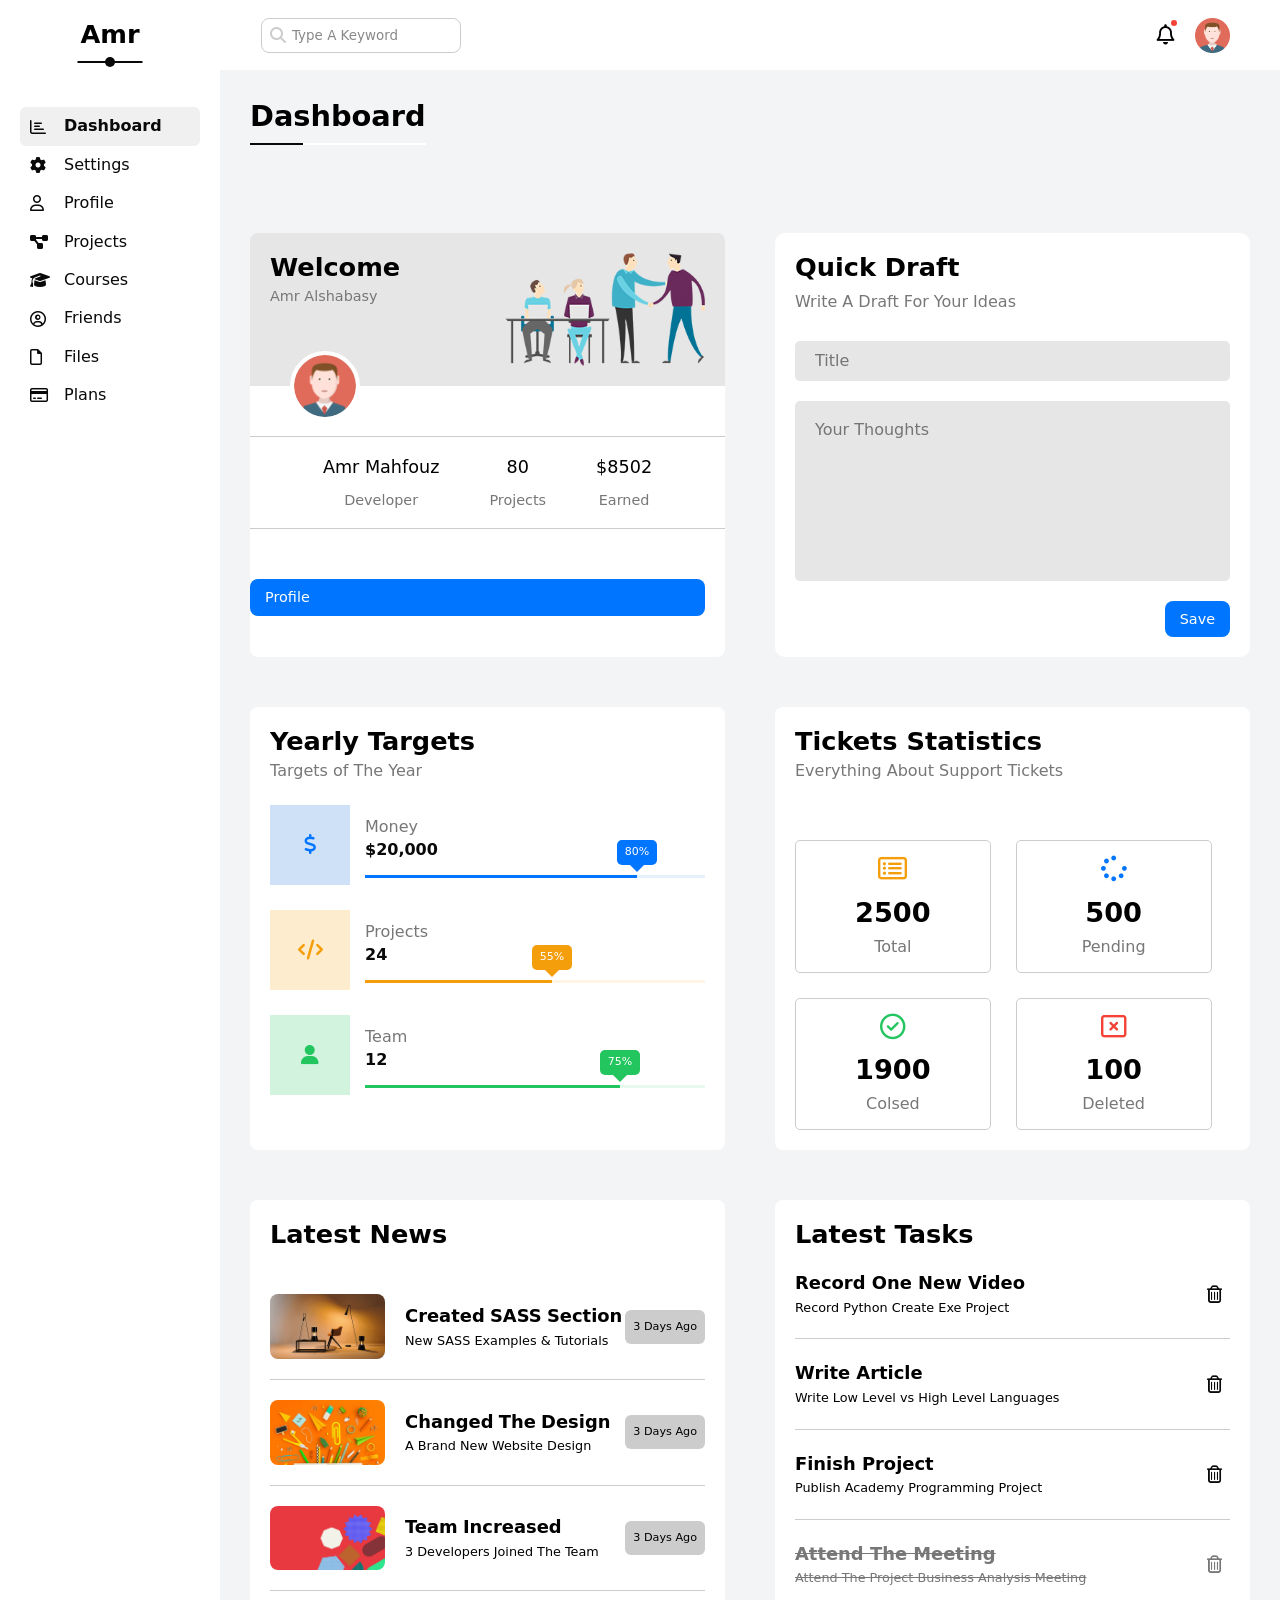
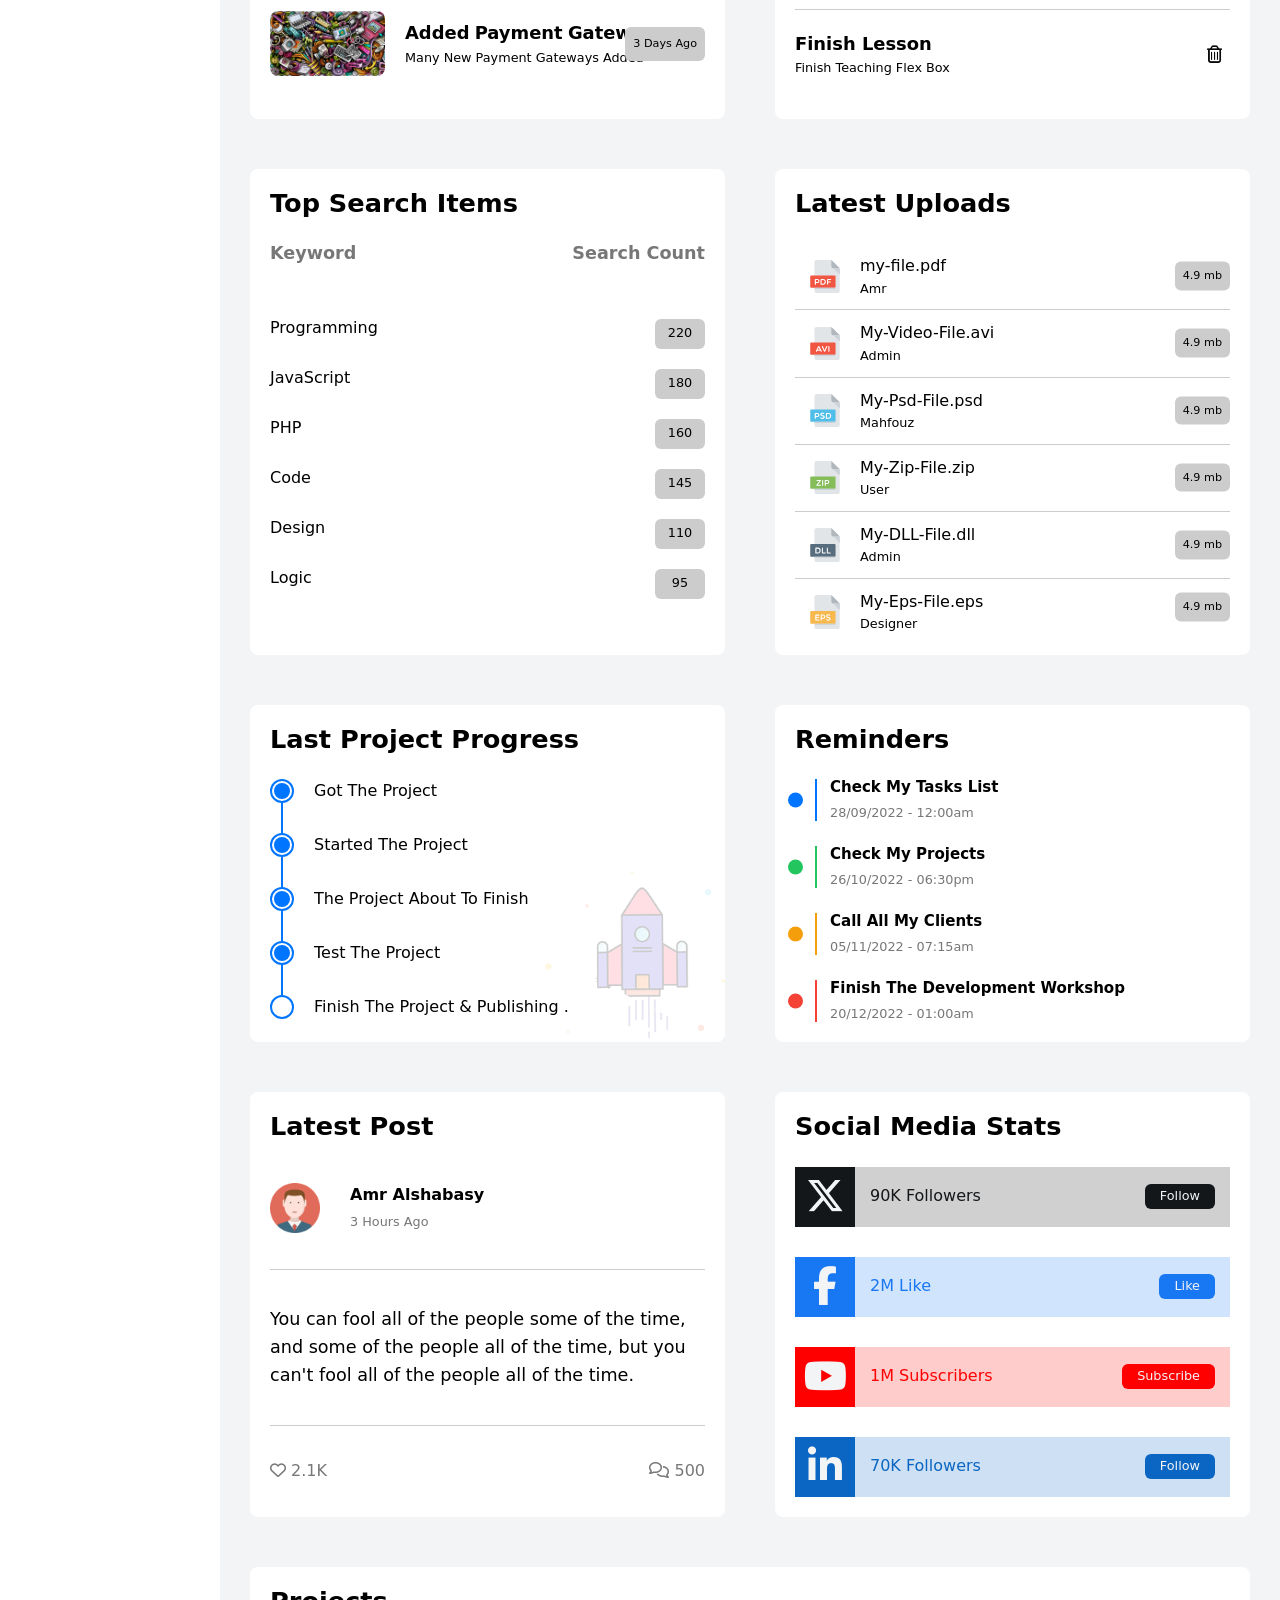
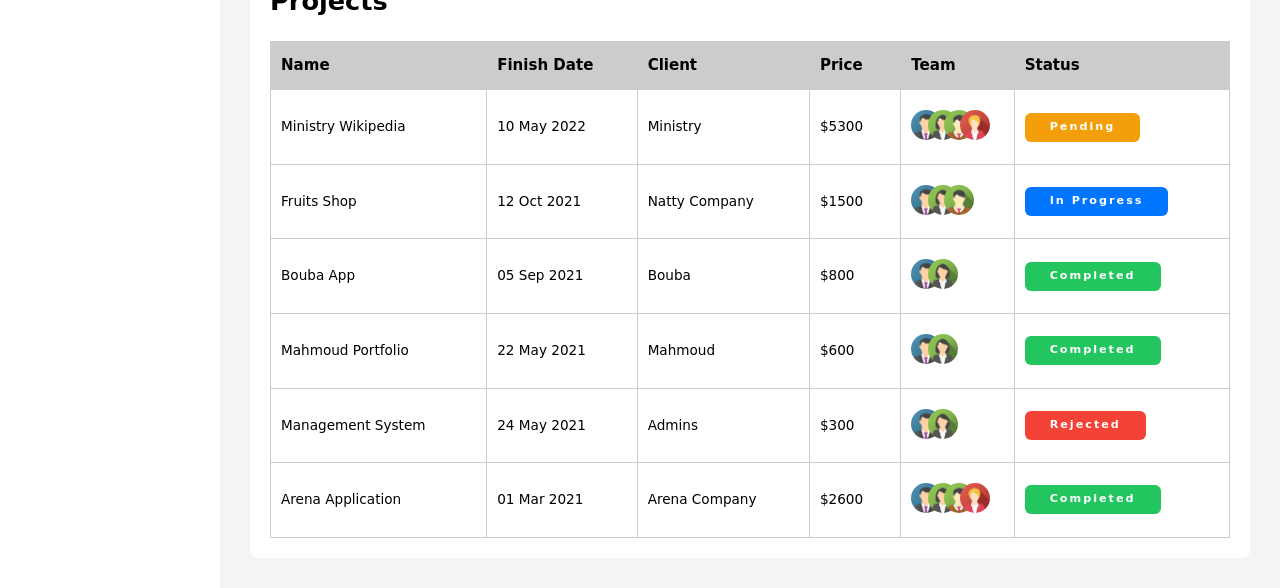
==== index.html @ d835a9db "first commit" ====
<!doctype html>
<html lang="en">
  <head>
    <meta charset="UTF-8" />
    <meta name="viewport" content="width=device-width, initial-scale=1.0" />
    <meta name="description" content="This is an application on HTML & CSS" />
    <title>Dashboard | T4</title>
    <!-- Font Awesome Liberary -->
    <link rel="stylesheet" href="./css/all.min.css" />
    <!-- Normalize Rendering -->
    <link rel="stylesheet" href="./css/modern-normalize.min.css" />
    <!-- Master Styles File -->
    <link rel="stylesheet" href="./css/styles.css" />
  </head>
  <body>
    <main class="parent">
      <!-- Start Header -->
      <header class="header">
        <form action="#">
          <i class="fa-solid fa-magnifying-glass"></i>
          <input type="search" placeholder="Type A Keyword " />
        </form>
        <div class="profile">
          <i class="fa-regular fa-bell"></i>
          <img
            src="./imgs/avatar.png"
            alt="Profile Image"
            loading="lazy"
            width="35"
            height="35"
          />
        </div>
      </header>

      <!-- Start Side Bar  -->
      <aside class="side-bar">
        <h1 class="special-headline">Amr</h1>
        <ul class="nav-bar">
          <li class="active">
            <a href="./index.html">
              <i class="fa-regular fa-chart-bar"></i>
              <span>Dashboard</span>
            </a>
          </li>
          <li>
            <a href="./settings.html">
              <i class="fa-solid fa-gear"></i>
              <span>Settings</span>
            </a>
          </li>
          <li>
            <a href="#">
              <i class="fa-regular fa-user"></i>
              <span>Profile</span>
            </a>
          </li>
          <li>
            <a href="#">
              <i class="fa-solid fa-diagram-project"></i>
              <span>Projects</span>
            </a>
          </li>
          <li>
            <a href="#">
              <i class="fa-solid fa-graduation-cap"></i>
              <span>Courses</span>
            </a>
          </li>
          <li>
            <a href="#">
              <i class="fa-regular fa-circle-user"></i>

              <span>Friends</span></a
            >
          </li>
          <li>
            <a href="#">
              <i class="fa-regular fa-file"></i>
              <span>Files</span></a
            >
          </li>
          <li>
            <a href="#">
              <i class="fa-regular fa-credit-card"></i>
              <span>Plans</span></a
            >
          </li>
        </ul>
      </aside>

      <!-- Start Dashboard -->
      <section class="dashboard">
        <h1 class="special-heading">Dashboard</h1>
        <div class="dashboard-container">
          <div class="user-card">
            <div class="top">
              <div class="content">
                <h1>Welcome</h1>
                <p>Amr Alshabasy</p>
              </div>
              <img src="./imgs/welcome.png" alt="Welcome Image" width="200" />
            </div>
            <div class="bottom">
              <img
                src="./imgs/avatar.png"
                alt="Profile Image"
                width="70"
                height="70"
              />
              <div class="stats">
                <p>
                  Amr Mahfouz
                  <span>Developer</span>
                </p>
                <p>
                  80
                  <span>Projects</span>
                </p>
                <p>
                  $8502
                  <span>Earned</span>
                </p>
              </div>
              <div class="btn"><a href="#">Profile</a></div>
            </div>
          </div>

          <div class="draft">
            <h1>Quick Draft</h1>
            <p>Write A Draft For Your Ideas</p>
            <form action="#">
              <input type="text" placeholder="Title" />
              <textarea placeholder="Your Thoughts"></textarea>
              <input type="button" value="Save" />
            </form>
          </div>

          <div class="targets">
            <h1>Yearly Targets</h1>
            <p>Targets of The Year</p>
            <ul class="target-stats">
              <li>
                <i class="fa-solid fa-dollar-sign"></i>
                <span>
                  <p>Money</p>
                  <p>$20,000</p>
                  <p><span style="--width: 80%"></span></p>
                </span>
              </li>
              <li>
                <i class="fa-solid fa-code"></i>
                <span>
                  <p>Projects</p>
                  <p>24</p>
                  <p><span style="--width: 55%"></span></p>
                </span>
              </li>
              <li>
                <i class="fa-solid fa-user"></i>
                <span>
                  <p>Team</p>
                  <p>12</p>
                  <p><span style="--width: 75%"></span></p>
                </span>
              </li>
            </ul>
          </div>

          <div class="tickets">
            <h1>Tickets Statistics</h1>
            <p>Everything About Support Tickets</p>
            <ul class="tickets-container">
              <li>
                <i
                  class="fa-regular fa-rectangle-list fa-2x mb-10 c-orange"
                ></i>
                <span>2500</span>
                <span>Total</span>
              </li>
              <li>
                <i class="fa-solid fa-spinner fa-2x mb-10 c-blue"></i>
                <span>500</span>
                <span>Pending</span>
              </li>
              <li>
                <i class="fa-regular fa-circle-check fa-2x mb-10 c-green"></i>
                <span>1900</span>
                <span>Colsed</span>
              </li>
              <li>
                <i class="fa-regular fa-rectangle-xmark fa-2x mb-10 c-red"></i>
                <span>100</span>
                <span>Deleted</span>
              </li>
            </ul>
          </div>

          <div class="news">
            <h1>Latest News</h1>
            <ul class="news-container">
              <li>
                <img src="./imgs/news-01.png" alt="News Image" loading="lazy" />
                <div class="content">
                  <h2>Created SASS Section</h2>
                  <p>New SASS Examples & Tutorials</p>
                </div>
              </li>
              <li>
                <img src="./imgs/news-02.png" alt="News Image" loading="lazy" />
                <div class="content">
                  <h2>Changed The Design</h2>
                  <p>A Brand New Website Design</p>
                </div>
              </li>
              <li>
                <img src="./imgs/news-03.png" alt="News Image" loading="lazy" />
                <div class="content">
                  <h2>Team Increased</h2>
                  <p>3 Developers Joined The Team</p>
                </div>
              </li>
              <li>
                <img src="./imgs/news-04.png" alt="News Image" loading="lazy" />
                <div class="content">
                  <h2>Added Payment Gateway</h2>
                  <p>Many New Payment Gateways Added</p>
                </div>
              </li>
            </ul>
          </div>

          <div class="tasks">
            <h1>Latest Tasks</h1>
            <ul class="tasks-container">
              <li>
                <h2>Record One New Video</h2>
                <p>Record Python Create Exe Project</p>
              </li>
              <li>
                <h2>Write Article</h2>
                <p>Write Low Level vs High Level Languages</p>
              </li>
              <li>
                <h2>Finish Project</h2>
                <p>Publish Academy Programming Project</p>
              </li>
              <li>
                <h2>Attend The Meeting</h2>
                <p>Attend The Project Business Analysis Meeting</p>
              </li>
              <li>
                <h2>Finish Lesson</h2>
                <p>Finish Teaching Flex Box</p>
              </li>
            </ul>
          </div>

          <div class="search-items">
            <h1>Top Search Items</h1>
            <div class="search-items-cont">
              <ul class="keywords">
                <h1>Keyword</h1>
                <li>Programming</li>
                <li>JavaScript</li>
                <li>PHP</li>
                <li>Code</li>
                <li>Design</li>
                <li>Logic</li>
              </ul>
              <ul class="search-count">
                <h1>Search Count</h1>
                <li>220</li>
                <li>180</li>
                <li>160</li>
                <li>145</li>
                <li>110</li>
                <li>95</li>
              </ul>
            </div>
          </div>

          <div class="uploads">
            <h1>Latest Uploads</h1>
            <ul class="uploads-container">
              <li>
                <img src="./imgs/pdf.svg" alt="File Image" loading="lazy" />
                <div class="content">
                  <h2>my-file.pdf</h2>
                  <p>Amr</p>
                </div>
              </li>
              <li>
                <img src="./imgs/avi.svg" alt="File Image" loading="lazy" />
                <div class="content">
                  <h2>My-Video-File.avi</h2>
                  <p>Admin</p>
                </div>
              </li>
              <li>
                <img src="./imgs/psd.svg" alt="File Image" loading="lazy" />
                <div class="content">
                  <h2>My-Psd-File.psd</h2>
                  <p>Mahfouz</p>
                </div>
              </li>
              <li>
                <img src="./imgs/zip.svg" alt="File Image" loading="lazy" />
                <div class="content">
                  <h2>My-Zip-File.zip</h2>
                  <p>User</p>
                </div>
              </li>
              <li>
                <img src="./imgs/dll.svg" alt="File Image" loading="lazy" />
                <div class="content">
                  <h2>My-DLL-File.dll</h2>
                  <p>Admin</p>
                </div>
              </li>
              <li>
                <img src="./imgs/eps.svg" alt="File Image" loading="lazy" />
                <div class="content">
                  <h2>My-Eps-File.eps</h2>
                  <p>Designer</p>
                </div>
              </li>
            </ul>
          </div>

          <div class="project-progress">
            <h1>Last Project Progress</h1>
            <ul class="progress-flow">
              <li>
                <span class="progress-status"><span></span></span>
                Got The Project
              </li>
              <li>
                <span class="progress-status"><span></span></span>
                Started The Project
              </li>
              <li>
                <span class="progress-status"><span></span></span>
                The Project About To Finish
              </li>
              <li>
                <span class="progress-status"><span></span></span>
                Test The Project
              </li>
              <li>
                <span class="progress-status"><span></span></span>
                Finish The Project & Publishing .
              </li>
            </ul>
            <img src="./imgs/project.png" alt="Project Image" />
          </div>

          <div class="reminders">
            <h1>Reminders</h1>
            <ul class="to-do-list">
              <li class="task">
                <p class="content">Check My Tasks List</p>
                <p class="duration">
                  <span class="date">28/09/2022</span>
                  -
                  <span class="time">12:00am</span>
                </p>
              </li>
              <li class="task">
                <p class="content">Check My Projects</p>
                <p class="duration">
                  <span class="date">26/10/2022</span>
                  -
                  <span class="time">06:30pm</span>
                </p>
              </li>
              <li class="task">
                <p class="content">Call All My Clients</p>
                <p class="duration">
                  <span class="date">05/11/2022</span>
                  -
                  <span class="time">07:15am</span>
                </p>
              </li>
              <li class="task">
                <p class="content">Finish The Development Workshop</p>
                <p class="duration">
                  <span class="date">20/12/2022 </span>
                  -
                  <span class="time">01:00am</span>
                </p>
              </li>
            </ul>
          </div>

          <div class="latest-post">
            <h1>Latest Post</h1>
            <div class="post">
              <div class="author">
                <img
                  src="./imgs/avatar.png"
                  alt="Profile Image"
                  loading="lazy"
                />
                <div class="about">
                  <p class="name">Amr Alshabasy</p>
                  <p class="time">3 Hours Ago</p>
                </div>
              </div>
              <div class="content">
                You can fool all of the people some of the time, and some of the
                people all of the time, but you can't fool all of the people all
                of the time.
              </div>
              <div class="status">
                <div class="like">
                  <i class="fa-regular fa-heart heart"></i>
                  <span class="count">2.1K</span>
                </div>
                <div class="comments">
                  <i class="fa-regular fa-comments comment"></i>
                  <span class="count">500</span>
                </div>
              </div>
            </div>
          </div>

          <div class="social-media-stats">
            <h1>Social Media Stats</h1>
            <ul class="social-media">
              <li>
                <i class="fa-brands fa-x-twitter x-twitter"></i>
                <div class="details">
                  <span class="count">90K Followers</span>
                  <div class="btn">Follow</div>
                </div>
              </li>
              <li>
                <i class="fa-brands fa-facebook-f facebook"></i>
                <div class="details">
                  <span class="count">2M Like</span>
                  <div class="btn">Like</div>
                </div>
              </li>
              <li>
                <i class="fa-brands fa-youtube youtube"></i>
                <div class="details">
                  <span class="count">1M Subscribers</span>
                  <div class="btn">Subscribe</div>
                </div>
              </li>
              <li>
                <i class="fa-brands fa-linkedin-in linkedin"></i>
                <div class="details">
                  <span class="count">70K Followers</span>
                  <div class="btn">Follow</div>
                </div>
              </li>
            </ul>
          </div>

          <div class="projects">
            <h1>Projects</h1>
            <div class="table-wrapper">
              <table class="projects-details">
                <thead>
                  <tr>
                    <th>Name</th>
                    <th>Finish Date</th>
                    <th>Client</th>
                    <th>Price</th>
                    <th>Team</th>
                    <th>Status</th>
                  </tr>
                </thead>
                <tbody>
                  <tr>
                    <td>Ministry Wikipedia</td>
                    <td>10 May 2022</td>
                    <td>Ministry</td>
                    <td>$5300</td>
                    <td>
                      <img src="./imgs/team-01.png" alt="Team Member Image" />
                      <img src="./imgs/team-02.png" alt="Team Member Image" />
                      <img src="./imgs/team-03.png" alt="Team Member Image" />
                      <img src="./imgs/team-04.png" alt="Team Member Image" />
                    </td>
                    <td>
                      <div class="btn pending">Pending</div>
                    </td>
                  </tr>
                  <tr>
                    <td>Fruits Shop</td>
                    <td>12 Oct 2021</td>
                    <td>Natty Company</td>
                    <td>$1500</td>
                    <td>
                      <img src="./imgs/team-01.png" alt="Team Member Image" />
                      <img src="./imgs/team-02.png" alt="Team Member Image" />
                      <img src="./imgs/team-03.png" alt="Team Member Image" />
                    </td>
                    <td>
                      <div class="btn inprogress">In Progress</div>
                    </td>
                  </tr>
                  <tr>
                    <td>Bouba App</td>
                    <td>05 Sep 2021</td>
                    <td>Bouba</td>
                    <td>$800</td>
                    <td>
                      <img src="./imgs/team-01.png" alt="Team Member Image" />
                      <img src="./imgs/team-02.png" alt="Team Member Image" />
                    </td>
                    <td>
                      <div class="btn completed">Completed</div>
                    </td>
                  </tr>
                  <tr>
                    <td>Mahmoud Portfolio</td>
                    <td>22 May 2021</td>
                    <td>Mahmoud</td>
                    <td>$600</td>
                    <td>
                      <img src="./imgs/team-01.png" alt="Team Member Image" />
                      <img src="./imgs/team-02.png" alt="Team Member Image" />
                    </td>
                    <td>
                      <div class="btn completed">Completed</div>
                    </td>
                  </tr>
                  <tr>
                    <td>Management System</td>
                    <td>24 May 2021</td>
                    <td>Admins</td>
                    <td>$300</td>
                    <td>
                      <img src="./imgs/team-01.png" alt="Team Member Image" />
                      <img src="./imgs/team-02.png" alt="Team Member Image" />
                    </td>
                    <td>
                      <div class="btn rejected">Rejected</div>
                    </td>
                  </tr>
                  <tr>
                    <td>Arena Application</td>
                    <td>01 Mar 2021</td>
                    <td>Arena Company</td>
                    <td>$2600</td>
                    <td>
                      <img src="./imgs/team-01.png" alt="Team Member Image" />
                      <img src="./imgs/team-02.png" alt="Team Member Image" />
                      <img src="./imgs/team-03.png" alt="Team Member Image" />
                      <img src="./imgs/team-04.png" alt="Team Member Image" />
                    </td>
                    <td>
                      <div class="btn completed">Completed</div>
                    </td>
                  </tr>
                </tbody>
              </table>
            </div>
          </div>
        </div>
      </section>
    </main>
  </body>
</html>
---- css/styles.css ----
/* Container Dimensions */
/* Extra Small-Screen */
@media (max-width: 575px) {
  .container {
    width: 100%;
  }
}
/* Small-Screen */
@media (min-width: 576px) {
  .container {
    width: 540px;
  }
}
/* Medium-Screen */
@media (min-width: 768px) {
  .container {
    width: 720px;
  }
}
/* Large-Screen */
@media (min-width: 992px) {
  .container {
    width: 960px;
  }
}
/* Extra Large-Screen */
@media (min-width: 1200px) {
  .container {
    width: 1140px;
  }
}
/* X-Extra Large-Screen */
@media (min-width: 1400px) {
  .container {
    width: 1320px;
  }
}
/* Global Rules */
:root {
  --blue-color: #0075ff;
  --blue-alt-color: #0d69d5;
  --orange-color: #f59e0b;
  --green-color: #22c55e;
  --red-color: #f44336;
  --grey-color: #888;
  --paragraph-color: #777;
  --main-transition-durarion: 0.3s;
  --headline-size: 1.6rem;
  --card-padding: 20px;
  --card-border-radius: 8px;
}
::-webkit-scrollbar {
  width: 12px;
}
::-webkit-scrollbar-track {
  background-color: #e5e5e5;
}
::-webkit-scrollbar-thumb {
  background-color: var(--blue-color);
}
* {
  padding: 0;
  margin: 0;
  box-sizing: border-box;
  outline: none;
}
html {
  scroll-behavior: smooth;
}
@media (max-width: 576px) {
  html {
    font-size: 13px;
  }
}
ul {
  list-style: none;
}
a {
  text-decoration: none;
}
.special-heading {
  font-size: 1.8rem;
  width: fit-content;
  position: relative;
  margin-bottom: 100px;
}
.special-heading::before,
.special-heading::after {
  content: "";
  position: absolute;
  bottom: -12px;
  height: 2px;
}
.special-heading::before {
  background-color: #090909;
  width: 30%;
  left: 0;
}
.special-heading::after {
  background-color: #fff;
  width: 70%;
  left: 30%;
}

/* Parent Styles */
.parent {
  min-height: 100vh;
  display: grid;
  grid-template-columns: auto 1fr;
  grid-template-rows: 70px auto;
}
@media (max-width: 767px) {
  .parent {
    grid-template-columns: 30px 1fr;
  }
}

/* Header Styles */
.header {
  grid-column-start: 2;
  width: 100%;
  height: 70px;
  display: flex;
  justify-content: space-between;
  align-items: center;
  padding: 0 50px;
}
@media (max-width: 767px) {
  .header {
    padding-left: 25px;
    padding-right: 20px;
  }
}
.header form {
  display: flex;
  align-items: center;
}
.header form i {
  margin-right: -25px;
  position: relative;
  z-index: 2;
  color: #ccc;
}
.header form input[type="search"] {
  width: 200px;
  height: 35px;
  border: 1px solid #ccc;
  border-radius: 8px;
  outline: none;
  padding: 10px 10px 10px 30px;
  background-color: transparent;
  transition: width var(--main-transition-durarion);
  font-size: 0.84rem;
}
.header form input[type="search"]:focus {
  width: 230px;
  outline: 2px solid #e5e5e5;
}
@media (max-width: 767px) {
  .header form input[type="search"] {
    width: 160px;
  }
  .header form input[type="search"]:focus {
    width: 190px;
  }
}
.header form input[type="search"]::placeholder {
  color: var(--grey-color);
  transition: opacity var(--main-transition-durarion);
}
.header form input[type="search"]:focus::placeholder {
  opacity: 0;
}
.header .profile {
  display: flex;
  align-items: center;
}
.header .profile i {
  margin-right: 20px;
  font-size: 20px;
  position: relative;
}
.header .profile i::after {
  content: "";
  position: absolute;
  top: -5px;
  right: -2px;
  width: 6px;
  height: 6px;
  background-color: var(--red-color);
  border-radius: 50%;
}
.header .profile img {
  max-width: 100%;
  width: 35px;
}

/* Start Side Bar */
.side-bar {
  grid-column-start: 1;
  grid-row-start: 1;
  width: 220px;
  height: 100vh;
  padding: 20px;
}
@media (max-width: 767px) {
  .side-bar {
    width: 100%;
    padding: 0;
    padding-top: 20px;
    width: fit-content;
  }
}
.side-bar .special-headline {
  width: fit-content;
  text-align: center;
  font-size: var(--headline-size);
  margin: 0 auto;
  padding-bottom: 8px;
  position: relative;
}
@media (max-width: 767px) {
  .side-bar .special-headline {
    font-size: 13px;
  }
  .side-bar .special-headline::before,
  .side-bar .special-headline::after {
    content: "";
    display: none;
  }
}
.side-bar .special-headline::before {
  content: "";
  position: absolute;
  bottom: -10px;
  left: 50%;
  transform: translateX(-50%);
  width: 10px;
  height: 10px;
  background-color: #090909;
  border-radius: 50%;
}
.side-bar .special-headline::after {
  content: "";
  position: absolute;
  bottom: -6px;
  left: 50%;
  transform: translateX(-50%);
  width: 110%;
  height: 2px;
  background-color: #090909;
}
.side-bar .nav-bar {
  margin-top: 50px;
}
@media (max-width: 767px) {
  .side-bar .nav-bar {
    margin-top: 25px;
  }
}
.side-bar .nav-bar li a {
  display: flex;
  align-items: center;
  width: 100%;
  height: 100%;
  padding: 10px;
  color: #090909;
  gap: 10px;
  border-radius: 6px;
  transition: var(--main-transition-durarion);
}
@media (max-width: 767px) {
  .side-bar .nav-bar li a {
    justify-content: start;
    font-size: 11px;
  }
}
.side-bar .nav-bar li.active a {
  background-color: rgba(204, 204, 204, 0.3);
  font-weight: bold;
}
.side-bar .nav-bar li:hover a {
  background-color: rgba(204, 204, 204, 0.3);
}
.side-bar .nav-bar li a i {
  flex-basis: 15%;
}
.side-bar .nav-bar li a span {
  flex: 1;
  text-align: start;
}
@media (max-width: 767px) {
  .side-bar .nav-bar li a span {
    display: none;
  }
}

/* Start Dashboard & Settings */
.dashboard,
.settings {
  grid-column-start: 2;
  grid-row-start: 2;
  width: 100%;
  padding: 30px;
  background-color: #f3f4f6;
}
@media (max-width: 767px) {
  .dashboard,
  .settings {
    padding: 0;
    padding-left: 5px;
    padding-top: 10px;
  }
}
.dashboard-container,
.settings-container {
  display: grid;
  grid-template-columns: repeat(auto-fill, minmax(450px, 1fr));
  gap: 50px;
}
@media (max-width: 991px) {
  .dashboard-container,
  .settings-container {
    grid-template-columns: minmax(335px, 1fr);
  }
}

/* User Card */
.dashboard .user-card {
  background-color: #fff;
  border-radius: var(--card-border-radius);
  overflow: hidden;
}
.dashboard .user-card .top {
  display: flex;
  justify-content: space-between;
  padding: var(--card-padding);
  background-color: rgb(128, 128, 128, 20%);
}
.dashboard .user-card .top .content h1 {
  font-size: var(--headline-size);
  margin-bottom: 5px;
}
@media (max-width: 767px) {
  .dashboard .user-card .top .content h1 {
    font-size: calc(var(--headline-size) - 0.5rem);
  }
}
.dashboard .user-card .top .content p {
  color: var(--paragraph-color);
  font-size: 0.9rem;
}
@media (max-width: 767px) {
  .dashboard .user-card .top .content p {
    font-size: 0.7rem;
  }
}
.dashboard .user-card .top img {
  max-width: 100%;
  width: 200px;
  aspect-ratio: 16 / 9;
}
@media (max-width: 767px) {
  .dashboard .user-card .top img {
    width: 120px;
  }
}
.dashboard .user-card .bottom {
  padding: 50px 0 20px;
  position: relative;
}
.dashboard .user-card .bottom img {
  max-width: 100%;
  width: 70px;
  height: 70px;
  position: absolute;
  top: -35px;
  left: 40px;
  border: 4px solid #fff;
  border-radius: 50%;
}
@media (max-width: 767px) {
  .dashboard .user-card .bottom img {
    width: 55px;
    height: 55px;
    top: -27.5px;
  }
}
.dashboard .user-card .bottom .stats {
  border-top: 1px solid #ccc;
  border-bottom: 1px solid #ccc;
  padding: 20px 60px;
  display: flex;
  justify-content: center;
  align-items: center;
  text-align: center;
  gap: 50px;
}
.dashboard .user-card .bottom .stats p {
  font-size: 1.1rem;
}
@media (max-width: 767px) {
  .dashboard .user-card .bottom .stats p {
    font-size: 0.8rem;
  }
}
.dashboard .user-card .bottom .stats p span {
  display: block;
  color: var(--paragraph-color);
  margin-top: 15px;
  font-size: 0.9rem;
}
@media (max-width: 767px) {
  .dashboard .user-card .bottom .stats p span {
    font-size: 0.6rem;
  }
}
.dashboard .user-card .bottom .btn {
  justify-self: end;
  margin-top: 50px;
  margin-right: 20px;
}
.dashboard .user-card .bottom .btn a {
  display: block;
  color: #fff;
  background-color: var(--blue-color);
  padding: 10px 15px;
  border-radius: 8px;
  font-size: 0.9rem;
  transition: var(--main-transition-durarion);
}
.dashboard .user-card .bottom .btn:hover a {
  background-color: var(--blue-alt-color);
}

/* Draft */
.dashboard .draft {
  background-color: #fff;
  padding: 20px;
  corner-shape: bevel;
  border-radius: 10px;
}
.dashboard .draft h1 {
  font-size: var(--headline-size);
}
.dashboard .draft p {
  color: var(--paragraph-color);
  margin-top: 10px;
}
.dashboard .draft form {
  display: flex;
  flex-direction: column;
  gap: 20px;
  margin-top: 30px;
}
.dashboard .draft form input[type="text"] {
  height: 40px;
  border: none;
  border-radius: 5px;
  background-color: rgb(128, 128, 128, 20%);
  padding-left: 20px;
  outline: none;
}
.dashboard .draft form textarea {
  height: 180px;
  resize: none;
  outline: none;
  border: none;
  border-radius: 5px;
  background-color: rgb(128, 128, 128, 20%);
  padding: 20px;
}
.dashboard .draft form input[type="button"] {
  align-self: end;
  width: fit-content;
  color: #fff;
  background-color: var(--blue-color);
  padding: 10px 15px;
  border: none;
  border-radius: 8px;
  font-size: 0.9rem;
  cursor: pointer;
  transition: var(--main-transition-durarion);
}
.dashboard .draft form input[type="button"]:hover {
  background-color: var(--blue-alt-color);
}

/* Targets */
.dashboard .targets {
  background-color: #fff;
  border-radius: var(--card-border-radius);
  padding: var(--card-padding);
}
.targets h1 {
  font-size: var(--headline-size);
}
.targets p {
  margin-top: 5px;
  color: var(--paragraph-color);
}
.targets .target-stats {
  margin-top: 25px;
}
.targets .target-stats li {
  display: flex;
  align-items: center;
  margin-bottom: 25px;
  gap: 15px;
}
.targets .target-stats li i {
  font-size: 20px;
  width: 80px;
  height: 80px;
  display: flex;
  align-items: center;
  justify-content: center;
}
.target-stats li:nth-child(1) i {
  background-color: rgba(13, 106, 213, 0.2);
  color: var(--blue-color);
}
.target-stats li:nth-child(2) i {
  background-color: rgb(245, 158, 11, 0.2);
  color: var(--orange-color);
}
.target-stats li:nth-child(3) i {
  background-color: rgb(34, 197, 94, 0.2);
  color: var(--green-color);
}
.target-stats li span:first-of-type {
  flex: 1;
}
.target-stats li span:first-of-type p:nth-child(2) {
  font-weight: bold;
  color: #090909;
}
.target-stats li span:first-of-type p:last-of-type {
  height: 3px;
  width: 100%;
  margin-top: 15px;
  position: relative;
}
.target-stats li span:first-of-type p:last-of-type::before {
  position: absolute;
  top: -35px;
  width: 40px;
  height: 25px;
  display: flex;
  justify-content: center;
  align-items: center;
  font-size: 11px;
  color: #ffffff;
  border-radius: 5px;
}
.target-stats li span:first-of-type p:last-of-type::after {
  content: "";
  position: absolute;
  top: -11px;
  border-width: 8px;
  border-style: solid;
}
.target-stats li:nth-child(1) span:first-of-type p:last-of-type::before {
  content: "80%";
  left: calc(80% - 20px);
  background-color: var(--blue-color);
}
.target-stats li:nth-child(2) span:first-of-type p:last-of-type::before {
  content: "55%";
  left: calc(55% - 20px);
  background-color: var(--orange-color);
}
.target-stats li:nth-child(3) span:first-of-type p:last-of-type::before {
  content: "75%";
  left: calc(75% - 20px);
  background-color: var(--green-color);
}
.target-stats li:nth-child(1) span:first-of-type p:last-of-type::after {
  left: calc(80% - 8px);
  border-color: var(--blue-color) transparent transparent;
}
.target-stats li:nth-child(2) span:first-of-type p:last-of-type::after {
  left: calc(55% - 8px);
  border-color: var(--orange-color) transparent transparent;
}
.target-stats li:nth-child(3) span:first-of-type p:last-of-type::after {
  left: calc(75% - 8px);
  border-color: var(--green-color) transparent transparent;
}
.target-stats li:nth-child(1) span:first-of-type p:last-of-type {
  background-color: rgba(13, 106, 213, 0.1);
}
.target-stats li:nth-child(2) span:first-of-type p:last-of-type {
  background-color: rgb(245, 158, 11, 0.1);
}
.target-stats li:nth-child(3) span:first-of-type p:last-of-type {
  background-color: rgb(34, 197, 94, 0.1);
}
.target-stats li span:first-of-type p span {
  display: block;
  height: 100%;
  width: var(--width);
}
.target-stats li:nth-child(1) span:first-of-type p span {
  background-color: var(--blue-color);
}
.target-stats li:nth-child(2) span:first-of-type p span {
  background-color: var(--orange-color);
}
.target-stats li:nth-child(3) span:first-of-type p span {
  background-color: var(--green-color);
}

/* Tickets */
.dashboard .tickets {
  background-color: #fff;
  border-radius: var(--card-border-radius);
  padding: var(--card-padding);
}
.tickets h1 {
  font-size: var(--headline-size);
}
.tickets p {
  margin-top: 5px;
  margin-bottom: 25px;
  color: var(--paragraph-color);
}
.tickets .tickets-container {
  display: flex;
  align-items: center;
  flex-wrap: wrap;
  gap: 25px;
  margin-top: 60px;
}
.tickets-container li {
  flex-basis: 45%;
  border: 1px solid #ccc;
  border-radius: 5px;
  display: flex;
  flex-direction: column;
  align-items: center;
  justify-content: center;
  padding: 10px;
}
.tickets-container li i {
  padding: 5px 0 10px;
  font-size: 1.6rem;
}
.tickets-container li:nth-child(1) i {
  color: var(--orange-color);
}
.tickets-container li:nth-child(2) i {
  color: var(--blue-color);
}
.tickets-container li:nth-child(3) i {
  color: var(--green-color);
}
.tickets-container li:nth-child(4) i {
  color: var(--red-color);
}
.tickets-container li span {
  padding: 5px 0;
}
.tickets-container li span:first-of-type {
  font-size: 1.7rem;
  font-weight: bold;
}
.tickets-container li span:last-of-type {
  color: var(--paragraph-color);
}

/* News */
.dashboard .news {
  background-color: #fff;
  border-radius: var(--card-border-radius);
  padding: var(--card-padding);
}
.news h1 {
  font-size: var(--headline-size);
  margin-bottom: 25px;
}
.news .news-container {
  display: flex;
  flex-direction: column;
}
.news .news-container li {
  display: flex;
  align-items: center;
  gap: 20px;
  padding: 20px 0;
}
.news .news-container li:not(:last-child) {
  border-bottom: 1px solid #ccc;
}
.news .news-container li img {
  max-width: 100%;
  width: 115px;
  aspect-ratio: 16 / 9;
  border-radius: 8px;
}
@media (max-width: 767px) {
  .news .news-container li img {
    width: 55px;
  }
}
.news .news-container li .content {
  flex: 1;
  text-align: left;
  line-height: 1.6;
  position: relative;
}
@media (max-width: 767px) {
  .news .news-container li .content {
    line-height: 1.8;
  }
}
.news .news-container li .content::before {
  content: "3 Days Ago";
  position: absolute;
  padding: 8px;
  top: 50%;
  transform: translateY(-50%);
  right: 0;
  background-color: #ccc;
  font-size: 0.7rem;
  border-radius: 6px;
}
@media (max-width: 767px) {
  .news .news-container li .content::before {
    padding: 5px;
    font-size: 0.5rem;
  }
}
.news .news-container li .content h2 {
  font-size: 1.12rem;
  word-spacing: -1px;
}
@media (max-width: 767px) {
  .news .news-container li .content h2 {
    font-size: 0.64rem;
  }
}
.news .news-container li .content p {
  font-size: 0.8rem;
}
@media (max-width: 767px) {
  .news .news-container li .content p {
    font-size: 0.52rem;
  }
}

/* Tasks */
.dashboard .tasks {
  background-color: #fff;
  border-radius: var(--card-border-radius);
  padding: var(--card-padding);
}
.tasks h1 {
  font-size: var(--headline-size);
}
.tasks .tasks-container {
  display: flex;
  flex-direction: column;
}
.tasks-container li {
  padding: 20px 0;
  line-height: 1.6;
  position: relative;
}
.tasks-container li:not(:last-child) {
  border-bottom: 1px solid #ccc;
}
.tasks-container li::before {
  content: "\f2ed";
  font-family: "Font Awesome 6 Free";
  font-weight: 500;
  position: absolute;
  padding: 8px;
  top: 50%;
  transform: translateY(-50%);
  right: 0;
  font-size: 1.1rem;
  cursor: pointer;
  color: #090909;
  transition: var(--main-transition-durarion);
}
.tasks-container li:hover::before {
  color: var(--red-color);
}
.tasks-container li h2 {
  font-size: 1.12rem;
}
.tasks-container li p {
  font-size: 0.8rem;
}
.tasks-container li:nth-child(4) > * {
  text-decoration: line-through;
  color: var(--paragraph-color);
}
.tasks-container li:nth-child(4)::before {
  color: var(--paragraph-color);
}

/* Search Items */
.dashboard .search-items {
  background-color: #fff;
  border-radius: var(--card-border-radius);
  padding: var(--card-padding);
}
.search-items > h1 {
  font-size: var(--headline-size);
  margin-bottom: 25px;
}
.search-items .search-items-cont {
  display: flex;
  justify-content: space-between;
}
.search-items-cont h1 {
  font-size: 1.1rem;
  color: var(--paragraph-color);
  margin-bottom: 35px;
}
.search-items-cont .search-count,
.search-items-cont .keywords {
  display: grid;
  grid-template-rows: 1fr;
  gap: 20px;
}
.search-items-cont .search-count li,
.search-items-cont .keywords li {
  height: 30px;
}
.search-items-cont .search-count li {
  background-color: #ccc;
  border-radius: 6px;
  font-size: 0.8rem;
  width: 50px;
  justify-self: end;
  display: flex;
  align-items: center;
  justify-content: center;
}

/* Uploads */
.dashboard .uploads {
  background-color: #fff;
  border-radius: var(--card-border-radius);
  padding: var(--card-padding);
}
.uploads > h1 {
  font-size: var(--headline-size);
  margin-bottom: 25px;
}
.uploads .uploads-container {
  display: flex;
  flex-direction: column;
}
.uploads .uploads-container li {
  display: flex;
  align-items: center;
  gap: 5px;
  position: relative;
}
.uploads .uploads-container li:not(:last-child) {
  border-bottom: 1px solid #ccc;
  padding: 10px 0;
}
.uploads .uploads-container li:last-of-type {
  padding-top: 10px;
}
.uploads .uploads-container li::before {
  content: "4.9 mb";
  position: absolute;
  padding: 8px;
  top: 50%;
  transform: translateY(-50%);
  right: 0;
  background-color: #ccc;
  font-size: 0.7rem;
  border-radius: 6px;
}
.uploads .uploads-container li img {
  max-width: 100%;
  width: 60px;
  aspect-ratio: 16 / 9;
  border-radius: 8px;
}
.uploads .uploads-container li .content {
  text-align: left;
  line-height: 1.6;
}
.uploads .uploads-container li .content h2 {
  font-size: 1rem;
  font-weight: normal;
}
.uploads .uploads-container li .content p {
  font-size: 0.8rem;
}

/* Progect Progress */
.project-progress {
  background-color: #fff;
  border-radius: var(--card-border-radius);
  padding: var(--card-padding);
  position: relative;
}
.project-progress > img {
  position: absolute;
  bottom: 0;
  right: 0;
  max-width: 100%;
  opacity: 0.2;
  width: 180px;
}
.project-progress > h1 {
  font-size: var(--headline-size);
  margin-bottom: 25px;
}
.project-progress .progress-flow {
  display: flex;
  flex-direction: column;
  gap: 30px;
}
.progress-flow li {
  display: flex;
  align-items: center;
  gap: 20px;
}
.progress-flow li .progress-status {
  display: block;
  width: 24px;
  height: 24px;
  border: 2px solid var(--blue-color);
  border-radius: 50%;
  position: relative;
}
.progress-flow li:not(:last-of-type) .progress-status::before {
  content: "";
  position: absolute;
  bottom: -32px;
  left: 50%;
  transform: translateX(-50%);
  height: 32px;
  width: 2px;
  background-color: var(--blue-color);
}
.progress-flow li:not(:last-child) .progress-status span {
  display: block;
  width: 16px;
  height: 16px;
  border-radius: 50%;
  background-color: var(--blue-color);
  position: absolute;
  top: 50%;
  left: 50%;
  transform: translate(-50%, -50%);
}
.progress-flow li:nth-child(4) .progress-status span {
  animation: flashing 2s linear infinite;
}
@keyframes flashing {
  0%,
  100% {
    background-color: var(--blue-color);
  }
  50% {
    background-color: #fff;
  }
}

/* Reminders */
.dashboard .reminders {
  background-color: #fff;
  border-radius: var(--card-border-radius);
  padding: var(--card-padding);
  display: flex;
  flex-direction: column;
}
.reminders > h1 {
  font-size: var(--headline-size);
  margin-bottom: 25px;
}
@media (min-width: 1720px) {
  .reminders > h1 {
    margin-bottom: 70px;
  }
}
.reminders .to-do-list {
  flex: 1;
  display: flex;
  flex-direction: column;
  gap: 25px;
}
.reminders .to-do-list .task {
  display: flex;
  flex-direction: column;
  gap: 10px;
  position: relative;
  padding-left: 35px;
}
.reminders .to-do-list .task::before,
.reminders .to-do-list .task::after {
  content: "";
  position: absolute;
  top: 50%;
  transform: translateY(-50%);
}
.reminders .to-do-list .task::before {
  left: 20px;
  height: 100%;
  width: 2px;
}
.reminders .to-do-list .task::after {
  left: -7px;
  height: 15px;
  width: 15px;
  border-radius: 50%;
}
.reminders .to-do-list .task:nth-child(1)::before,
.reminders .to-do-list .task:nth-child(1)::after {
  background-color: var(--blue-color);
}
.reminders .to-do-list .task:nth-child(2)::before,
.reminders .to-do-list .task:nth-child(2)::after {
  background-color: var(--green-color);
}
.reminders .to-do-list .task:nth-child(3)::before,
.reminders .to-do-list .task:nth-child(3)::after {
  background-color: var(--orange-color);
}
.reminders .to-do-list .task:nth-child(4)::before,
.reminders .to-do-list .task:nth-child(4)::after {
  background-color: var(--red-color);
}
.reminders .to-do-list .task .content {
  font-weight: bold;
  font-size: 0.94rem;
}
.reminders .to-do-list .task .duration {
  color: var(--paragraph-color);
  font-size: 0.8rem;
}

/* Latest Post */
.dashboard .latest-post {
  background-color: #fff;
  border-radius: var(--card-border-radius);
  padding: var(--card-padding);
  display: flex;
  flex-direction: column;
}
.latest-post > h1 {
  font-size: var(--headline-size);
  margin-bottom: 25px;
}
.latest-post .post {
  flex: 1;
  display: flex;
  flex-direction: column;
  justify-content: space-evenly;
  gap: 20px;
}
.latest-post .post .author {
  display: flex;
  align-items: center;
  gap: 30px;
}
.latest-post .post .author img {
  max-width: 100%;
  width: 50px;
}
.latest-post .post .author .name {
  font-size: 1rem;
  font-weight: bold;
  margin-bottom: 10px;
}
.latest-post .post .author .time {
  font-size: 0.8rem;
  color: var(--paragraph-color);
}
.latest-post .post .content {
  border-top: 1px solid #ccc;
  border-bottom: 1px solid #ccc;
  padding: 35px 0;
  line-height: 1.6;
  font-size: 1.1rem;
}
.latest-post .post .status {
  display: flex;
  justify-content: space-between;
  align-items: center;
  color: var(--paragraph-color);
}
.latest-post .post .status .like:hover .heart,
.latest-post .post .status .like:hover .count {
  animation: heart 1s linear 1;
}
@keyframes heart {
  50% {
    color: var(--red-color);
  }
}
.latest-post .post .status .comments:hover .comment,
.latest-post .post .status .comments:hover .count {
  animation: comment 1s linear 1;
}
@keyframes comment {
  50% {
    color: var(--blue-color);
  }
}

/* Social Media Stats */
.dashboard .social-media-stats {
  background-color: #fff;
  border-radius: var(--card-border-radius);
  padding: var(--card-padding);
  display: flex;
  flex-direction: column;
}
.social-media-stats > h1 {
  font-size: var(--headline-size);
  margin-bottom: 25px;
}
.social-media-stats .social-media {
  flex: 1;
  display: flex;
  flex-direction: column;
  justify-content: center;
  gap: 30px;
}
.social-media li {
  display: flex;
  align-items: center;
  height: 60px;
}
.social-media li i {
  height: 100%;
  width: 60px;
  color: #f3f4f6;
  font-size: 2.4rem;
  padding: 5px;
  display: flex;
  justify-content: center;
  align-items: center;
}
.social-media li .x-twitter {
  background-color: #14171a;
}
.social-media li .facebook {
  background-color: #1877f2;
}
.social-media li .youtube {
  background-color: #ff0000;
}
.social-media li .linkedin {
  background-color: #0a66c2;
}
.social-media li .details {
  flex: 1;
  display: flex;
  align-items: center;
  justify-content: space-between;
  height: 100%;
  padding: 0 15px;
}
.social-media li .x-twitter + .details {
  background-color: rgba(20, 23, 26, 0.2);
  color: #14171a;
}
.social-media li .facebook + .details {
  background-color: rgba(24, 119, 242, 0.2);
  color: #1877f2;
}
.social-media li .youtube + .details {
  background-color: rgba(255, 0, 0, 0.2);
  color: #ff0000;
}
.social-media li .linkedin + .details {
  background-color: rgba(10, 102, 194, 0.2);
  color: #0a66c2;
}
.social-media li .details .btn {
  display: flex;
  justify-content: center;
  align-items: center;
}
.social-media li .x-twitter + .details .btn {
  background-color: #14171a;
  color: #f3f4f6;
  padding: 5px 15px;
  border-radius: 6px;
  font-size: 0.8rem;
  cursor: pointer;
}
.social-media li .facebook + .details .btn {
  background-color: #1877f2;
  color: #f3f4f6;
  padding: 5px 15px;
  border-radius: 6px;
  font-size: 0.8rem;
  cursor: pointer;
}
.social-media li .youtube + .details .btn {
  background-color: #ff0000;
  color: #f3f4f6;
  padding: 5px 15px;
  border-radius: 6px;
  font-size: 0.8rem;
  cursor: pointer;
}
.social-media li .linkedin + .details .btn {
  background-color: #0a66c2;
  color: #f3f4f6;
  padding: 5px 15px;
  border-radius: 6px;
  font-size: 0.8rem;
  cursor: pointer;
}

/* Projects */
.dashboard .projects {
  background-color: #fff;
  border-radius: var(--card-border-radius);
  padding: var(--card-padding);
  grid-column: 1 / -1;
  display: flex;
  flex-direction: column;
}
.dashboard .projects > h1 {
  font-size: var(--headline-size);
  margin-bottom: 25px;
}
.dashboard .projects .table-wrapper {
  width: 100%;
  overflow-x: auto;
}
.projects .projects-details,
.projects .projects-details th,
.projects .projects-details td {
  border: 1px solid #ccc;
  border-collapse: collapse;
}
.projects .projects-details {
  width: 100%;
  min-width: 850px;
  text-align: left;
}
.projects .projects-details thead {
  background-color: #ccc;
  font-size: 0.94rem;
}
.projects .projects-details th {
  padding: 15px;
  padding-left: 10px;
}
.projects .projects-details tbody {
  font-size: 0.85rem;
}
.projects .projects-details tbody tr {
  transition: var(--main-transition-durarion);
}
.projects .projects-details tbody tr:hover {
  background-color: rgba(229, 226, 221, 0.2);
}
.projects .projects-details td {
  padding: 20px;
  padding-left: 10px;
}
.projects .projects-details tbody .btn {
  width: fit-content;
  color: #fff;
  padding: 8px 25px;
  border: none;
  border-radius: 6px;
  font-size: 0.7rem;
  font-weight: bold;
  letter-spacing: 2px;
  display: flex;
  justify-content: center;
  align-items: center;
}
.projects .projects-details tbody .btn.completed {
  background-color: var(--green-color);
}
.projects .projects-details tbody .btn.pending {
  background-color: var(--orange-color);
}
.projects .projects-details tbody .btn.inprogress {
  background-color: var(--blue-color);
}
.projects .projects-details tbody .btn.rejected {
  background-color: var(--red-color);
}
.projects .projects-details tbody img {
  max-width: 100%;
  width: 30px;
  border-radius: 50%;
  margin-right: -18px;
}

/* ########################################## */

/* Settings */
.settings .card {
  background-color: #fff;
  border-radius: var(--card-border-radius);
  padding: var(--card-padding);
  display: flex;
  flex-direction: column;
}
.settings .card > h1 {
  font-size: var(--headline-size);
  margin-bottom: 10px;
}
.settings .card > p {
  color: var(--paragraph-color);
  font-size: 0.9rem;
  margin-bottom: 25px;
}
/* Site Control */
.settings .form-cont {
  flex: 1;
}
.settings .form-cont form {
  display: flex;
  flex-direction: column;
  gap: 12px;
}
.settings .form-cont form caption {
  font-size: 1.2rem;
}
.settings .form-cont form label {
  color: var(--paragraph-color);
  display: flex;
  justify-content: space-between;
  align-items: center;
  font-size: 0.76rem;
}
.settings .form-cont form label input[type="checkbox"] {
}
.settings .form-cont form textarea {
  resize: none;
  width: 100%;
  min-height: 200px;
  border: 1px solid #ccc;
  border-radius: 6px;
  padding: 10px;
  font-size: 0.9rem;
  word-spacing: 4px;
}
.settings .form-cont form textarea::placeholder {
  font-size: 0.9rem;
  word-spacing: 4px;
}

/* General Info */
.general-info .form-cont {
  flex: 1;
}
.general-info .form-cont form {
  display: flex;
  flex-direction: column;
  gap: 25px;
}
.general-info .form-cont form label {
  font-size: 0.83rem;
  color: var(--paragraph-color);
  display: grid;
  justify-items: start;
  gap: 5px;
  grid-template-columns: repeat(2, 1fr) 60px;
}
.general-info .form-cont form label input {
  height: 35px;
  border: 1px solid #ccc;
  border-radius: 6px;
  padding: 10px;
  width: 100%;
}
.general-info .form-cont form label input:disabled {
  background-color: rgba(0, 117, 255, 0.12);
  cursor: no-drop;
}
.general-info .form-cont form label:not(:last-child) input {
  grid-column: 1 / -1;
}
.general-info .form-cont form label:last-child input {
  grid-column: 1 / 3;
}
.general-info .form-cont form label:last-child a {
  margin-left: 9px;
  font-size: 0.97rem;
  color: var(--blue-color);
}

/* Security Info */
.settings .security-info .security-options {
  flex: 1;
  display: flex;
  flex-direction: column;
}
.security-options p {
  display: flex;
  align-items: center;
  justify-content: space-between;
}
.security-options p input[type="checkbox"] {}
.security-options p:nth-child(odd) {
  font-size: 1.1rem;
}
.security-options p:nth-child(odd):not(:first-child) {
  margin-top: 20px;
}
.security-options p:nth-child(even) {
  color: var(--paragraph-color);
  font-size: .84rem;
  margin-top: 10px;
}
.security-options p:nth-child(even):not(:last-child) {
  border-bottom: 1px solid #ccc;
  padding-bottom: 25px;
}
.security-options p .btn {
  display: inline-block;
  width: 80px;
  height: 30px;
  background-color: var(--blue-color);
  color: #fff;
  border: none;
  border-radius: 6px;
  cursor: pointer;
  display: flex;
  justify-content: center;
  align-items: center;
}

/* Social Media Info */
.settings .social-info .form-cont {
  flex: 1;
}
.settings .social-info .form-cont form {
  height: 100%;
  width: 100%;
  display: flex;
  flex-direction: column;
  gap: 15px;
}
.settings .social-info .form-cont form > div {
  border: 1px solid #ccc;
  border-radius: 6px;
  overflow: hidden;
  height: fit-content;
  position: relative;
}
.settings .social-info .form-cont form input {
  width: 100%;
  height: 40px;
  background-color: #e5e5e55b;
  padding-left: 60px;
  border: none;
}
.settings .social-info .form-cont form input::placeholder {
  font-size: .83rem;
}
.settings .social-info .form-cont form > div i {
  position: absolute;
  top: 50%;
  transform: translateY(-50%);
  left: 15px;
  border-right: 1px solid #ccc;
  height: 40px;
  width: 30px;
  display: flex;
  justify-content: center;
  align-items: center;
  padding-right: 15px;
  color: #888;
  transition: var(--main-transition-durarion);
}
.settings .social-info .form-cont form > div:focus-within i {
  color: #121213;
}

/* Widgets Control */
.settings .widgets-control .widgets {
  flex: 1;
}
.settings .widgets-control .widgets li {
  margin-bottom: 20px;
  font-size: 1.1rem;
  cursor: pointer;
}
.settings .widgets-control .widgets li input {
  margin-right: 10px;
  width: 16px;
  height: 16px;
}



/* 

######################################################
-- [ ### Dashboard ### ]

-- Date : 18 / 3 / 2026
-- Time : 5 : 50
-- Duration : 40 min


-- Date : 26 / 3 / 2026
-- Time : 7 : 19
-- Duration : 30 min


-- Date : 26 / 3 / 2026
-- Time : 10 : 00
-- Duration : 1  hr


-- Date : 2 / 4 / 2026
-- Time : 6 : 08
-- Duration : 1 : 10  hr


-- Date : 4 / 4 / 2026
-- Time : 5 : 58
-- Duration : 30 min


-- Date : 4 / 4 / 2026
-- Time : 9 : 14
-- Duration : 1 hr


-- Date : 6 / 4 / 2026
-- Time : 1 : 31
-- Duration : 1 : 30 hr


-- Date : 7 / 4 / 2026
-- Time : 12 : 32
-- Duration : 1 : 15 hr


-- Date : 8 / 4 / 2026
-- Time : 11 : 08
-- Duration : 1 hr


-- Date : 9 / 4 / 2026
-- Time : 7 : 30
-- Duration : 30 min


-- Date : 10 / 4 / 2026
-- Time : 2 : 01
-- Duration : 1 hr


-- Date : 11 / 4 / 2026
-- Date : 12 / 4 / 2026
-- Time : 12 : 41
-- Duration : 3 hr
######################################################

-- [ ### Settings ### ]

-- Date : 12 / 4 / 2026
-- Time : 1 : 40
-- Duration : 2 : 15 hr





*/
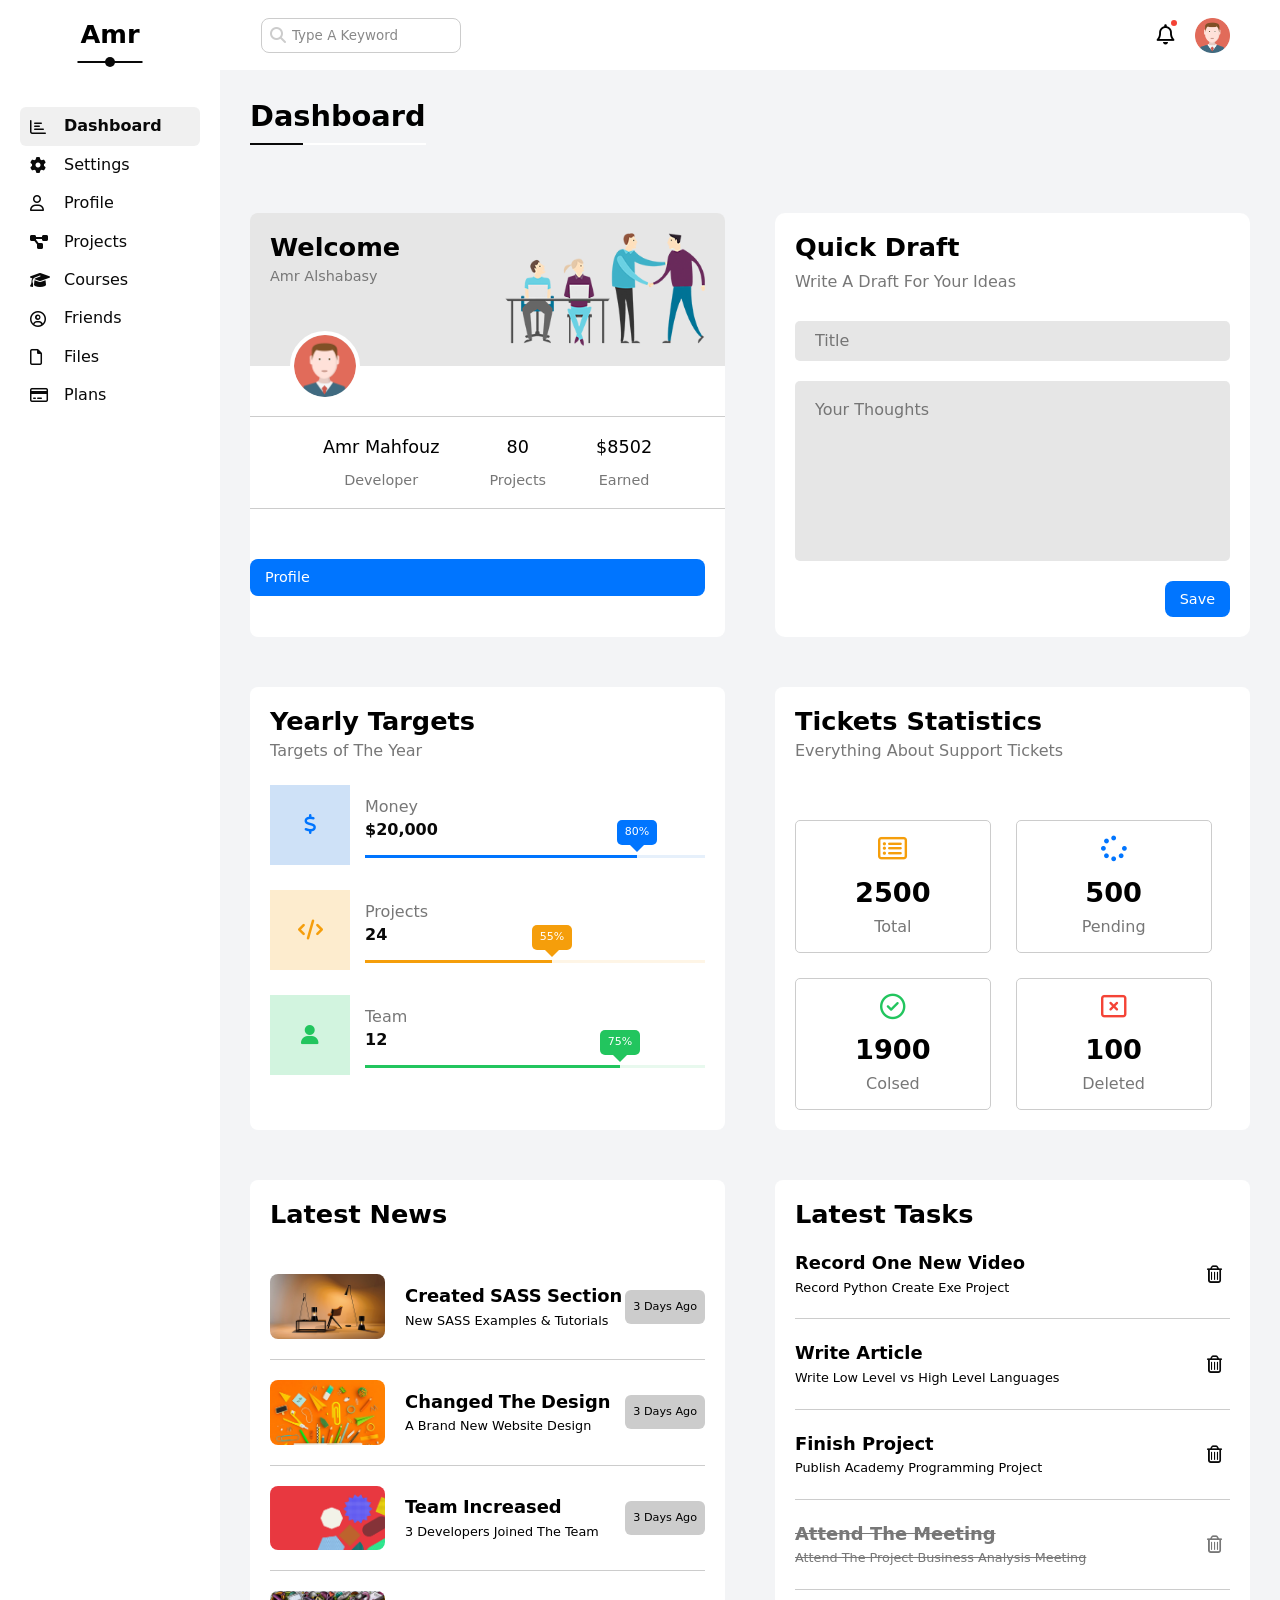
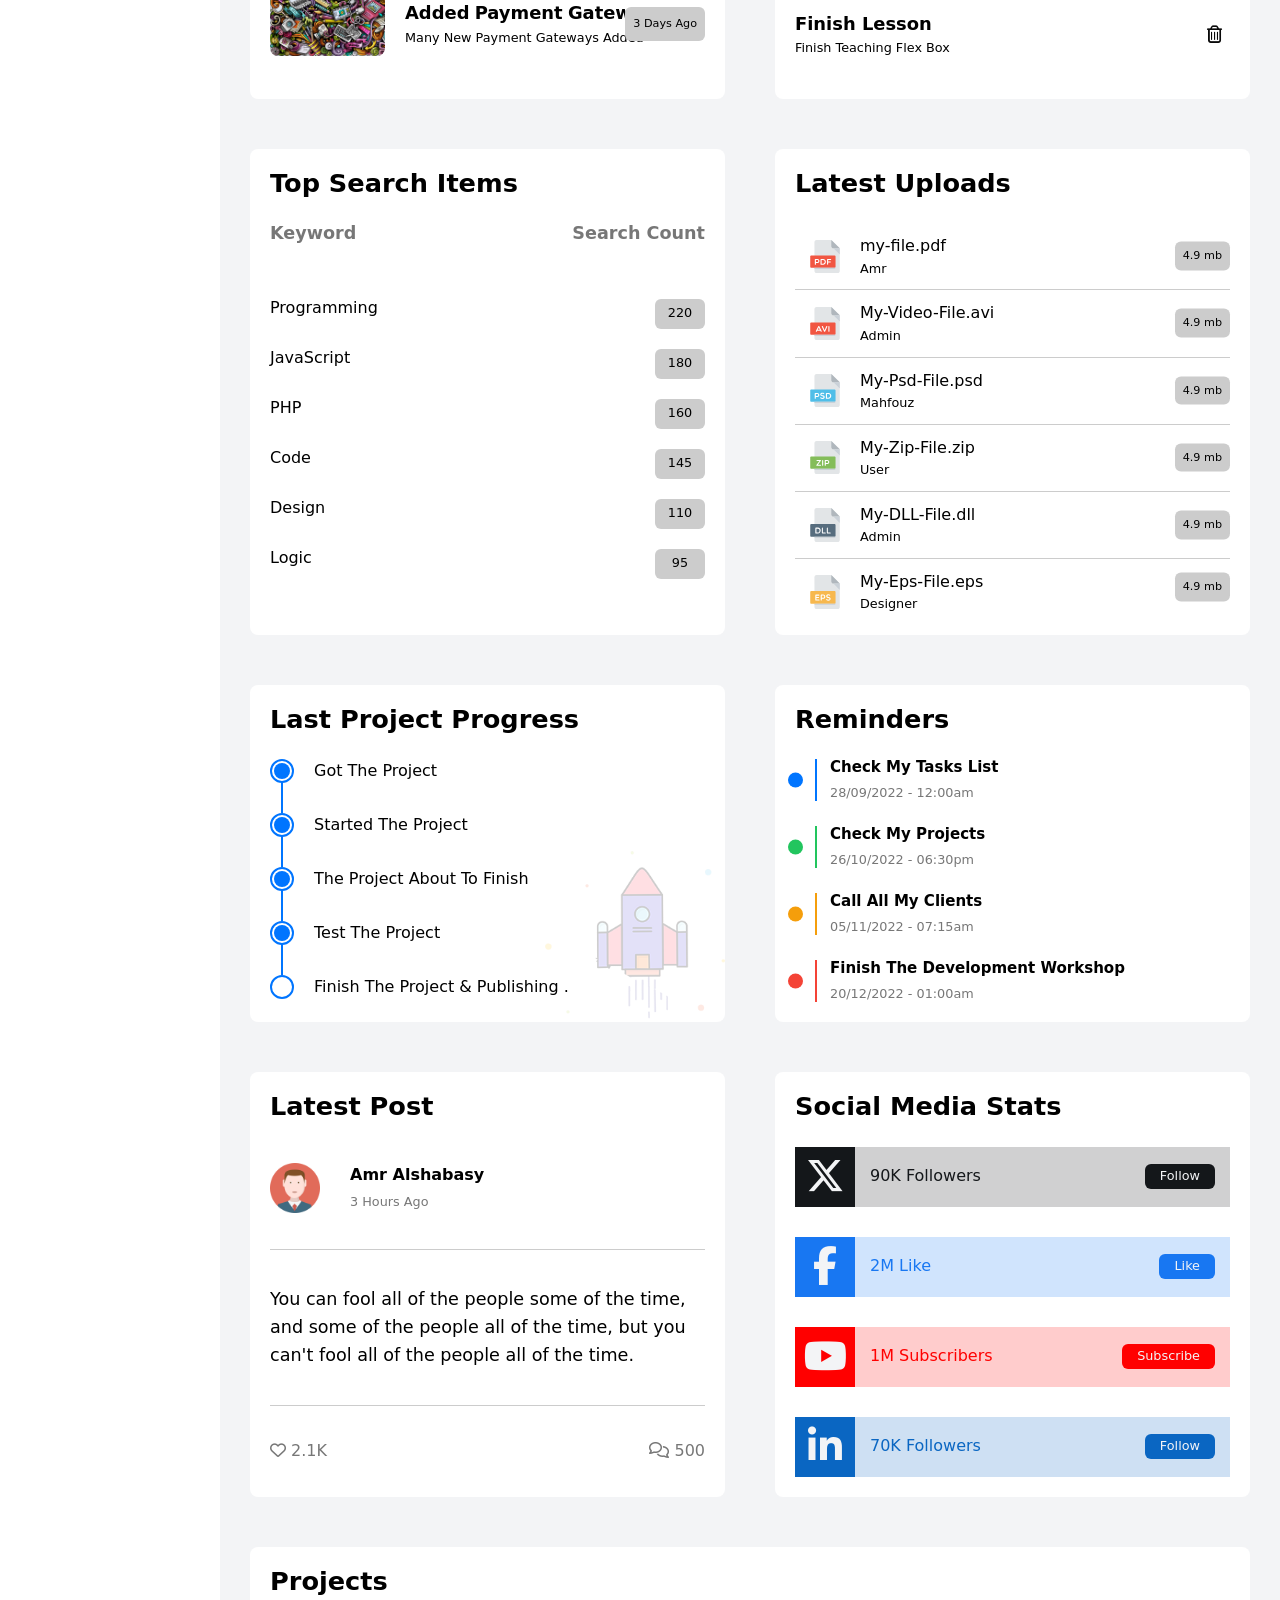
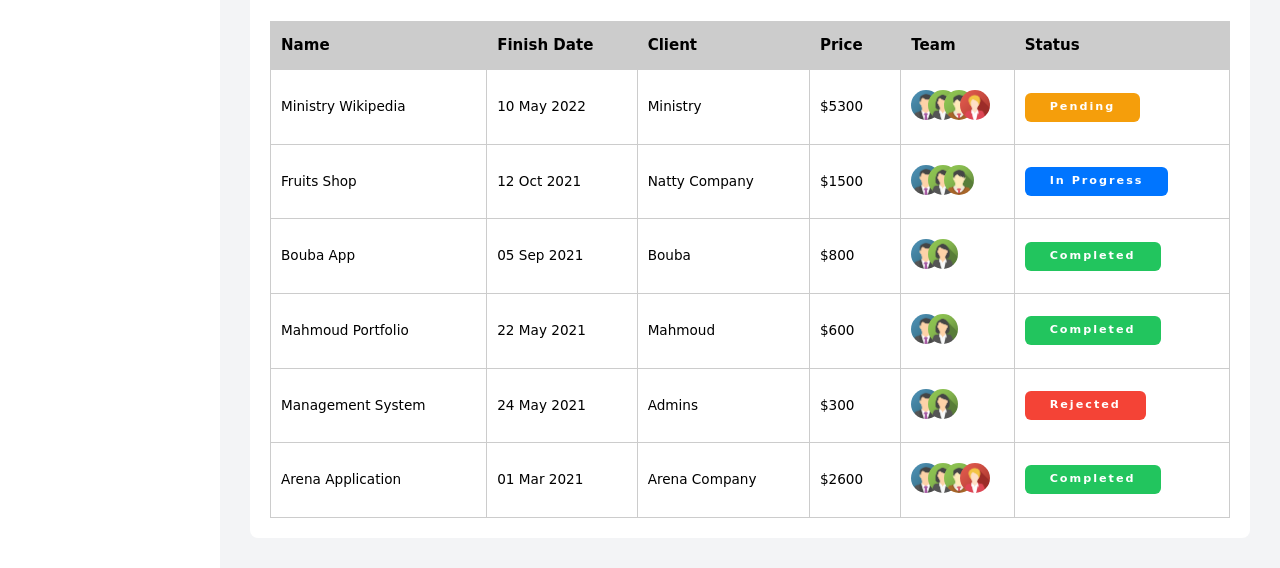
==== commit fb556662: "Update Backup Manager Widget & Adding Profile Page" ====
--- a/index.html
+++ b/index.html
@@ -49,38 +49,38 @@
             </a>
           </li>
           <li>
-            <a href="#">
+            <a href="./profile.html">
               <i class="fa-regular fa-user"></i>
               <span>Profile</span>
             </a>
           </li>
           <li>
-            <a href="#">
+            <a href="./projects.html">
               <i class="fa-solid fa-diagram-project"></i>
               <span>Projects</span>
             </a>
           </li>
           <li>
-            <a href="#">
+            <a href="./courses.html">
               <i class="fa-solid fa-graduation-cap"></i>
               <span>Courses</span>
             </a>
           </li>
           <li>
-            <a href="#">
+            <a href="./friends.html">
               <i class="fa-regular fa-circle-user"></i>
 
               <span>Friends</span></a
             >
           </li>
           <li>
-            <a href="#">
+            <a href="./files.html">
               <i class="fa-regular fa-file"></i>
               <span>Files</span></a
             >
           </li>
           <li>
-            <a href="#">
+            <a href="./plans.html">
               <i class="fa-regular fa-credit-card"></i>
               <span>Plans</span></a
             >
--- a/css/styles.css
+++ b/css/styles.css
@@ -82,7 +82,7 @@
   font-size: 1.8rem;
   width: fit-content;
   position: relative;
-  margin-bottom: 100px;
+  margin-bottom: 80px;
 }
 .special-heading::before,
 .special-heading::after {
@@ -296,8 +296,14 @@
 }
 
 /* Start Dashboard & Settings */
-.dashboard,
-.settings {
+.parent > .dashboard,
+.parent > .settings,
+.parent > .profile,
+.parent > .projects,
+.parent > .courses,
+.parent > .friends,
+.parent > .files,
+.parent > .plans {
   grid-column-start: 2;
   grid-row-start: 2;
   width: 100%;
@@ -305,22 +311,40 @@
   background-color: #f3f4f6;
 }
 @media (max-width: 767px) {
-  .dashboard,
-  .settings {
+  .parent > .dashboard,
+  .parent > .settings,
+  .parent > .profile,
+  .parent > .projects,
+  .parenty > .courses,
+  .parent > .friends,
+  .parent > .files,
+  .parent > .plans {
     padding: 0;
     padding-left: 5px;
     padding-top: 10px;
   }
 }
 .dashboard-container,
-.settings-container {
+.settings-container,
+.profile-container,
+.projects-container,
+.courses-container,
+.friends-container,
+.files-container,
+.plans-container {
   display: grid;
   grid-template-columns: repeat(auto-fill, minmax(450px, 1fr));
   gap: 50px;
 }
 @media (max-width: 991px) {
   .dashboard-container,
-  .settings-container {
+  .settings-container,
+  .profile-container,
+  .projects-container,
+  .courses-container,
+  .friends-container,
+  .files-container,
+  .plans-container {
     grid-template-columns: minmax(335px, 1fr);
   }
 }
@@ -1235,39 +1259,39 @@
   width: 100%;
   overflow-x: auto;
 }
-.projects .projects-details,
-.projects .projects-details th,
-.projects .projects-details td {
+.dashboard .projects .projects-details,
+.dashboard .projects .projects-details th,
+.dashboard .projects .projects-details td {
   border: 1px solid #ccc;
   border-collapse: collapse;
 }
-.projects .projects-details {
+.dashboard .projects .projects-details {
   width: 100%;
   min-width: 850px;
   text-align: left;
 }
-.projects .projects-details thead {
+.dashboard .projects .projects-details thead {
   background-color: #ccc;
   font-size: 0.94rem;
 }
-.projects .projects-details th {
+.dashboard .projects .projects-details th {
   padding: 15px;
   padding-left: 10px;
 }
-.projects .projects-details tbody {
+.dashboard .projects .projects-details tbody {
   font-size: 0.85rem;
 }
-.projects .projects-details tbody tr {
+.dashboard .projects .projects-details tbody tr {
   transition: var(--main-transition-durarion);
 }
-.projects .projects-details tbody tr:hover {
+.dashboard .projects .projects-details tbody tr:hover {
   background-color: rgba(229, 226, 221, 0.2);
 }
-.projects .projects-details td {
+.dashboard .projects .projects-details td {
   padding: 20px;
   padding-left: 10px;
 }
-.projects .projects-details tbody .btn {
+.dashboard .projects .projects-details tbody .btn {
   width: fit-content;
   color: #fff;
   padding: 8px 25px;
@@ -1280,26 +1304,26 @@
   justify-content: center;
   align-items: center;
 }
-.projects .projects-details tbody .btn.completed {
+.dashboard .projects .projects-details tbody .btn.completed {
   background-color: var(--green-color);
 }
-.projects .projects-details tbody .btn.pending {
+.dashboard .projects .projects-details tbody .btn.pending {
   background-color: var(--orange-color);
 }
-.projects .projects-details tbody .btn.inprogress {
+.dashboard .projects .projects-details tbody .btn.inprogress {
   background-color: var(--blue-color);
 }
-.projects .projects-details tbody .btn.rejected {
+.dashboard .projects .projects-details tbody .btn.rejected {
   background-color: var(--red-color);
 }
-.projects .projects-details tbody img {
+.dashboard .projects .projects-details tbody img {
   max-width: 100%;
   width: 30px;
   border-radius: 50%;
   margin-right: -18px;
 }
 
-/* ########################################## */
+/* ################################################ */
 
 /* Settings */
 .settings .card {
@@ -1318,6 +1342,49 @@
   font-size: 0.9rem;
   margin-bottom: 25px;
 }
+input[type="checkbox"].special-checkbox {
+  appearance: none;
+}
+input[type="checkbox"].special-checkbox + .toggle-checkbox {
+  width: 90px;
+  height: 32px;
+  background-color: #dedcdc;
+  border-radius: 18px;
+  position: relative;
+  transition: var(--main-transition-durarion);
+}
+@media (max-width: 767px) {
+  input[type="checkbox"].special-checkbox + .toggle-checkbox {
+    transform: scale(0.65);
+    margin-right: -14px;
+  }
+}
+input[type="checkbox"].special-checkbox:checked + .toggle-checkbox {
+  background-color: var(--blue-color);
+}
+input[type="checkbox"].special-checkbox + .toggle-checkbox::before {
+  content: "\f00d";
+  font-family: "Font Awesome 6 Free";
+  font-weight: 900;
+  width: 30px;
+  height: 28px;
+  border-radius: 50%;
+  position: absolute;
+  top: 2px;
+  left: 4px;
+  background-color: #f4f4f4;
+  color: #aaa;
+  font-size: 20px;
+  display: flex;
+  justify-content: center;
+  align-items: center;
+  transition: var(--main-transition-durarion);
+}
+input[type="checkbox"].special-checkbox:checked + .toggle-checkbox::before {
+  content: "\f00c";
+  color: var(--blue-color);
+  left: 57px;
+}
 /* Site Control */
 .settings .form-cont {
   flex: 1;
@@ -1336,8 +1403,6 @@
   justify-content: space-between;
   align-items: center;
   font-size: 0.76rem;
-}
-.settings .form-cont form label input[type="checkbox"] {
 }
 .settings .form-cont form textarea {
   resize: none;
@@ -1400,12 +1465,19 @@
   display: flex;
   flex-direction: column;
 }
+.security-info .security-options label {
+  display: flex;
+  align-items: center;
+  justify-content: space-between;
+  color: var(--paragraph-color);
+  border-bottom: 1px solid #ccc;
+  padding-bottom: 25px;
+}
 .security-options p {
   display: flex;
   align-items: center;
   justify-content: space-between;
 }
-.security-options p input[type="checkbox"] {}
 .security-options p:nth-child(odd) {
   font-size: 1.1rem;
 }
@@ -1414,7 +1486,7 @@
 }
 .security-options p:nth-child(even) {
   color: var(--paragraph-color);
-  font-size: .84rem;
+  font-size: 0.84rem;
   margin-top: 10px;
 }
 .security-options p:nth-child(even):not(:last-child) {
@@ -1461,7 +1533,7 @@
   border: none;
 }
 .settings .social-info .form-cont form input::placeholder {
-  font-size: .83rem;
+  font-size: 0.83rem;
 }
 .settings .social-info .form-cont form > div i {
   position: absolute;
@@ -1487,16 +1559,153 @@
   flex: 1;
 }
 .settings .widgets-control .widgets li {
+  cursor: pointer;
+  display: flex;
+  align-items: center;
   margin-bottom: 20px;
+}
+.settings .widgets-control .widgets li input {
+  appearance: none;
+}
+.settings .widgets-control .widgets li input + label {
   font-size: 1.1rem;
+  padding-left: 30px;
+  position: relative;
+}
+.settings .widgets-control .widgets li input + label::before,
+.settings .widgets-control .widgets li input + label::after {
+  content: "";
+  position: absolute;
+  top: 0;
+  left: 0;
+  width: 20px;
+  height: 20px;
+}
+.settings .widgets-control .widgets li input + label::before {
+  border: 1px solid var(--grey-color);
+  z-index: 2;
+}
+.settings .widgets-control .widgets li input + label::after {
+  content: "\f00c";
+  font-family: "Font Awesome 6 Free";
+  font-weight: 900;
+  font-size: 0.8rem;
+  display: flex;
+  justify-content: center;
+  align-items: center;
+  background-color: var(--blue-color);
+  color: #fff;
+  transition: var(--main-transition-durarion);
+  transform: scale(0) rotate(360deg);
+}
+.settings .widgets-control .widgets li input:checked + label::after {
+  transform: scale(1);
+}
+/* Backup Manager */
+.settings .backup-manager .plans .duration {
+  display: flex;
+  flex-direction: column;
+  gap: 20px;
+  border-bottom: 1px solid #ccc;
+  padding-bottom: 25px;
+}
+.settings .backup-manager .plans .duration label {
+  display: flex;
+  align-items: center;
+}
+.settings .backup-manager .duration input[type="radio"] {
+  margin-right: 13px;
+  width: 18px;
+  height: 18px;
+}
+.settings .backup-manager .plans .type {
+  display: flex;
+  flex-wrap: wrap;
+  align-items: center;
+  justify-content: center;
+  gap: 30px;
+  margin-top: 20px;
+}
+.settings .backup-manager .plans .type > div {
+  width: 120px;
+  height: 80px;
+  border: 1px solid #ccc;
+  border-radius: 6px;
+  display: flex;
+  flex-direction: column;
+  align-items: center;
+  justify-content: space-between;
+  gap: 13px;
+  padding: 13px;
   cursor: pointer;
-}
-.settings .widgets-control .widgets li input {
-  margin-right: 10px;
-  width: 16px;
-  height: 16px;
-}
-
+  position: relative;
+}
+.settings .backup-manager .plans .type label {
+  width: 100%;
+  height: 50%;
+  text-align: center;
+}
+.settings .backup-manager .plans .type > div input[type="radio"] {
+  appearance: none;
+}
+.settings .backup-manager .plans .type > div input:checked + .toggle-switch {
+  position: absolute;
+  top: 0;
+  left: 0;
+  width: 100%;
+  height: 100%;
+  border: 1px solid var(--blue-color);
+  border-radius: 6px;
+}
+
+/* ################################################ */
+
+/* Start Profile */
+.profile .col-user {
+  grid-column: 2 / -1;
+  width: 100%;
+}
+.profile .col-user .user-info {
+  display: flex;
+  flex-direction: column;
+  justify-content: center;
+  align-items: center;
+  gap: 15px;
+  border-right: 1px solid #ccc;
+}
+.profile .col-user .user-info img {
+  width: 80px;
+  height: 80px;
+  border-radius: 50%;
+}
+.profile .col-user .user-info .user-name {
+  font-size: 1.2rem;
+  font-weight: bold;
+}
+.profile .col-user .user-info .user-level {
+  color: var(--paragraph-color);
+  font-size: .9rem;
+}
+.profile .col-user .user-info .progress-bar {
+  width: 11rem;
+  height: 5px;
+  background-color: #ccc;
+  border-radius: 8px;
+  overflow: hidden;
+}
+.profile .col-user .user-info .progress-bar span {
+  display: block;
+  background-color: var(--blue-color);
+  width: 70%;
+  height: 100%;
+}
+.profile .col-user .user-info .rating {
+  color: var(--orange-color);
+}
+.profile .col-user .user-info .rating-count {
+  color: var(--paragraph-color);
+  font-size: .95rem;
+}
 
 
 /* 
@@ -1571,6 +1780,10 @@
 -- Time : 1 : 40
 -- Duration : 2 : 15 hr
 
+-- Date : 16 / 4 / 2026
+-- Time : 6 : 42
+-- Duration : 40 min
+
 
 
 
